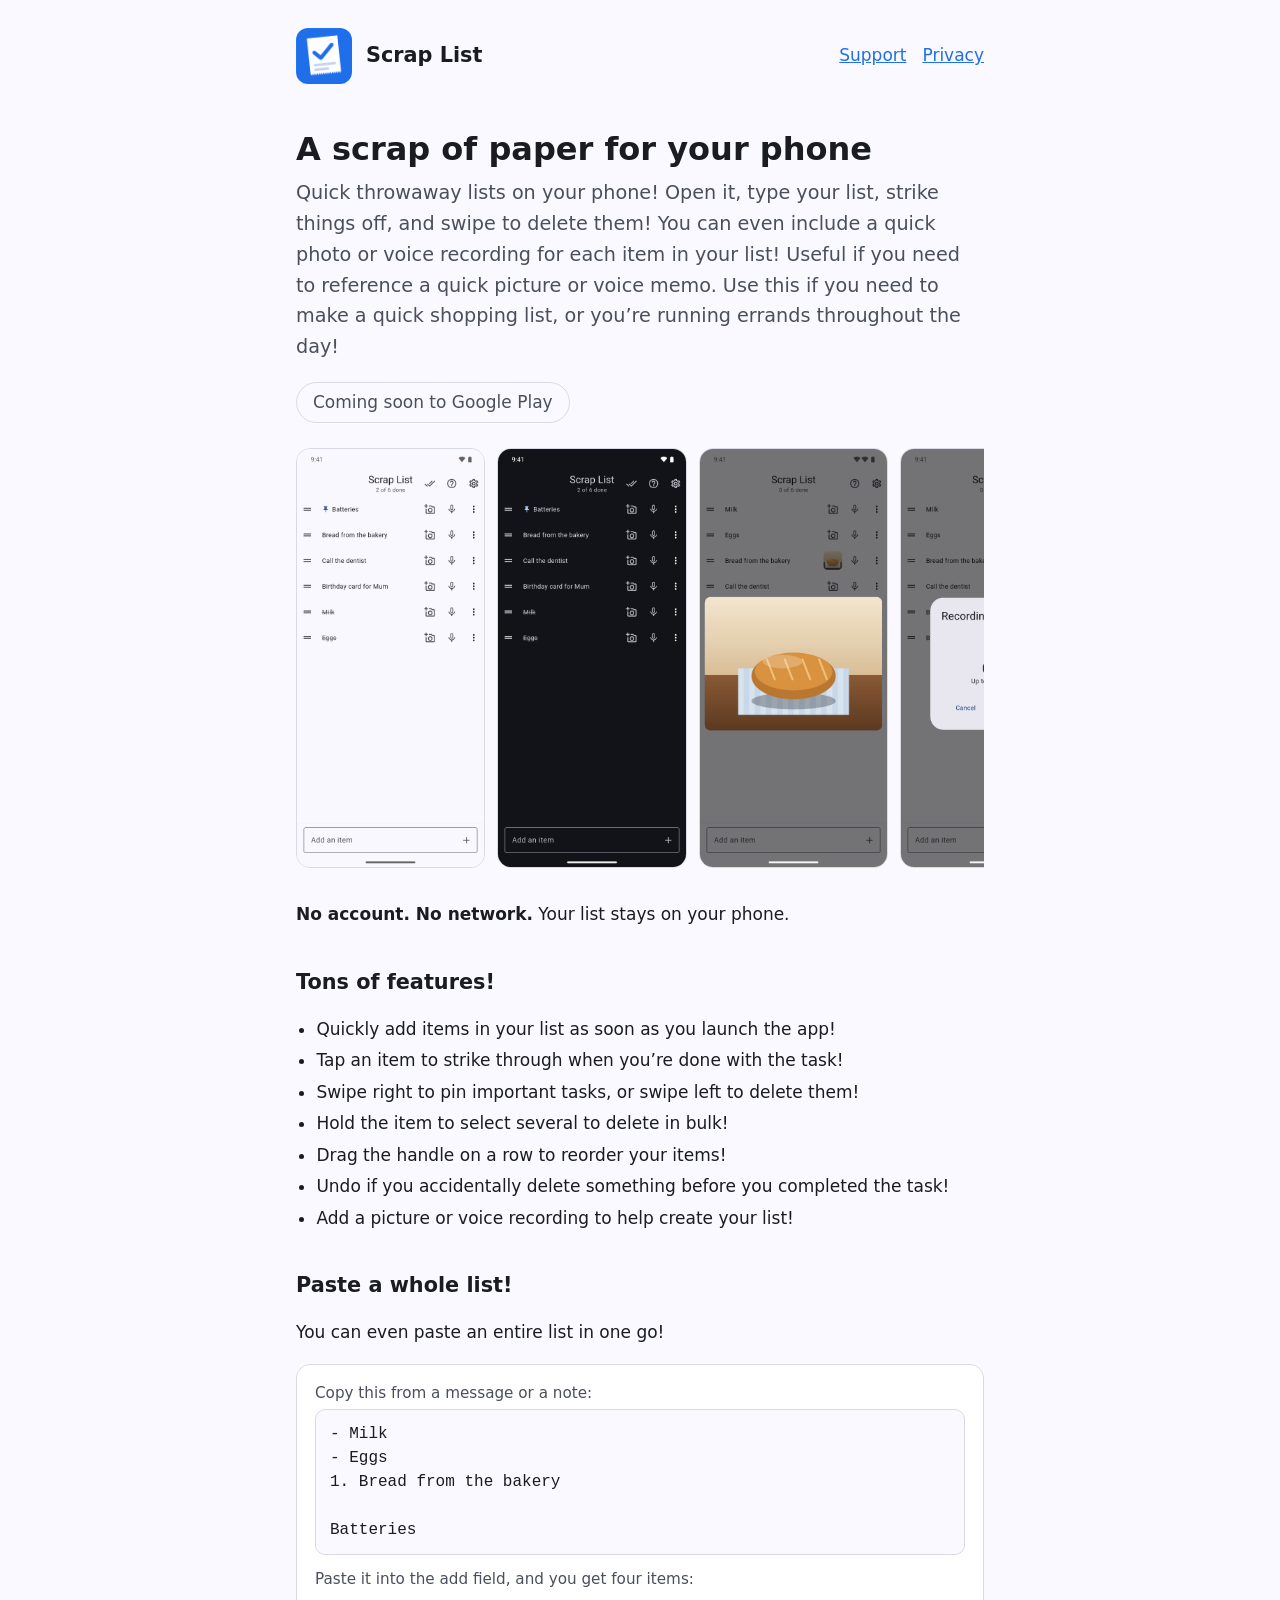
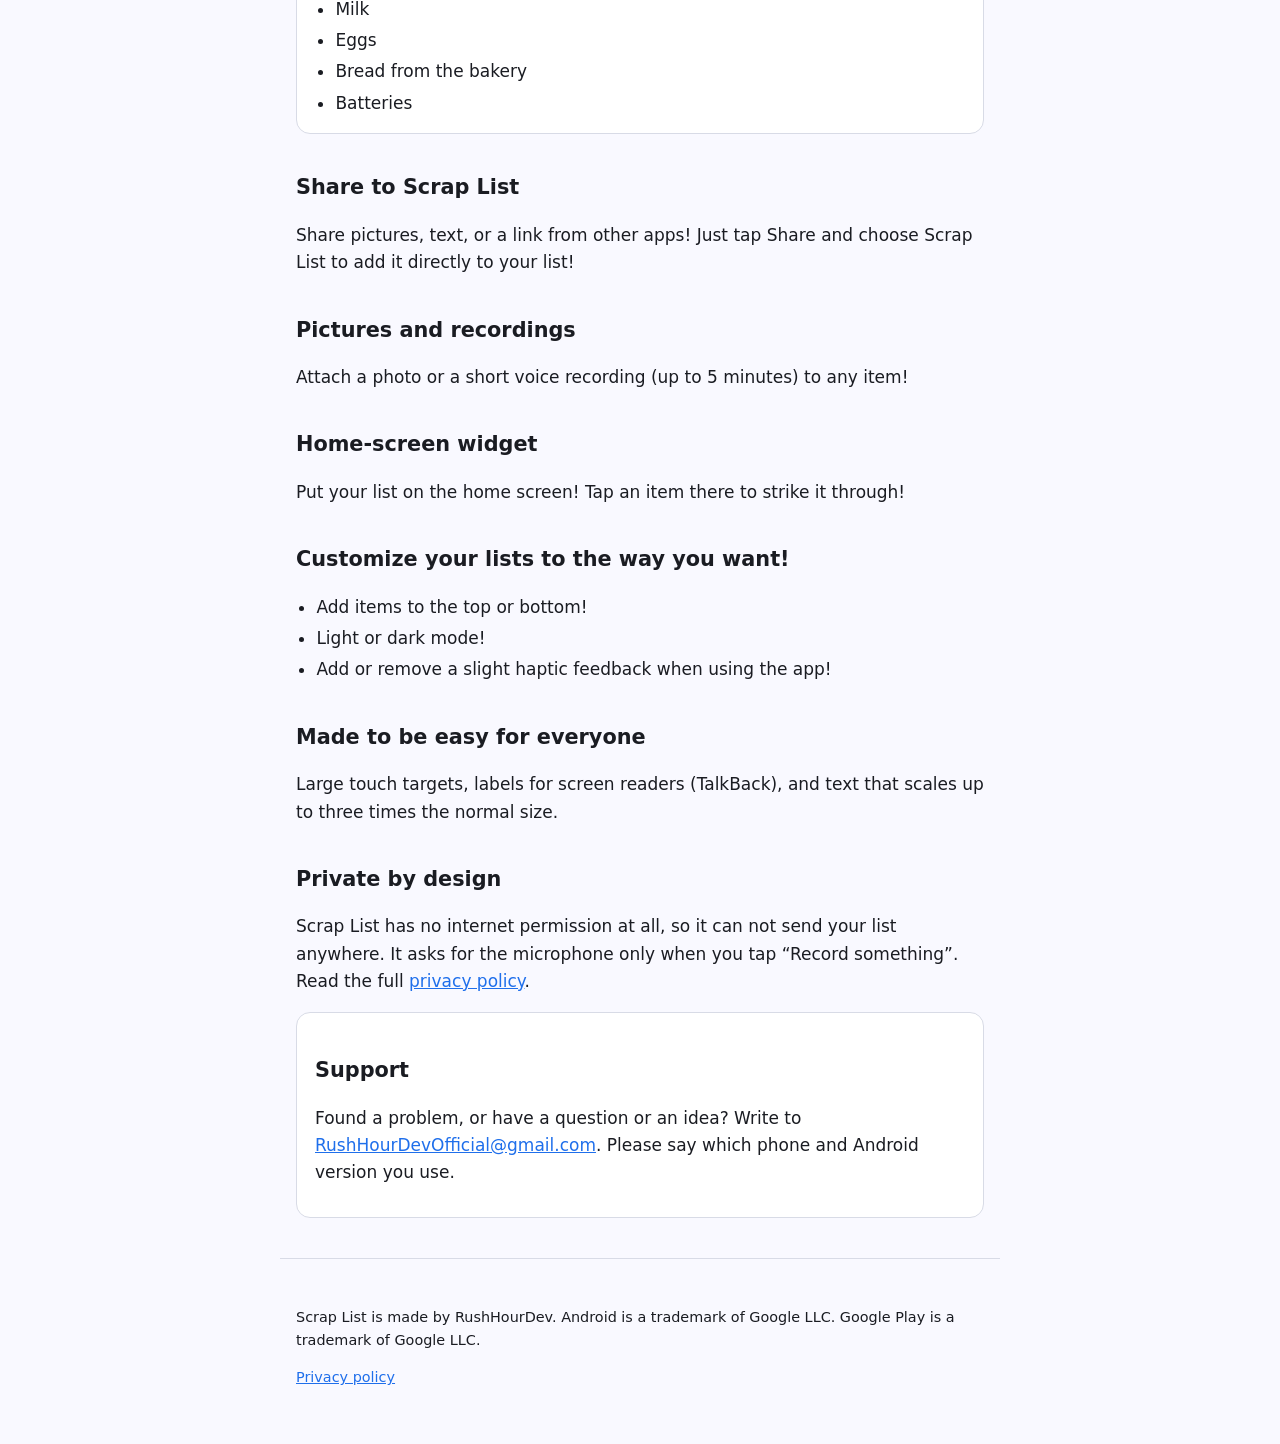
==== index.html @ 706ef88c "Add the Scrap List app page and privacy policy Co-Authored-By: Claude Sonnet 5.5 <noreply@anthropic." ====
<!doctype html>
<html lang="en">
<head>
<meta charset="utf-8">
<meta name="viewport" content="width=device-width, initial-scale=1">
<title>Scrap List - Quick Throwaway Lists!</title>
<meta name="description" content="Scrap List: A mobile app that allows you to create quick, temporary lists for your day! Type, tap to strike it, and swipe to delete! Easy and quick to use!">
<link rel="icon" href="assets/icon.png">
<link rel="stylesheet" href="assets/style.css">
</head>
<body>
<header class="site">
  <img src="assets/icon.png" alt="" width="56" height="56">
  <a class="name" href="./">Scrap List</a>
  <nav aria-label="Pages">
    <a href="#support">Support</a>
    <a href="privacy/">Privacy</a>
  </nav>
</header>
<main>
  <h1>A scrap of paper for your phone</h1>
  <p class="lead">Quick throwaway lists on your phone! Open it, type your list, strike things off, and swipe to delete them! You can even include a quick photo or voice recording for each item in your list! Useful if you need to reference a quick picture or voice memo. Use this if you need to make a quick shopping list, or you&rsquo;re running errands throughout the day!</p>
  <p><span class="soon">Coming soon to Google Play</span></p>

  <div class="shots" role="group" aria-label="Screenshots of Scrap List">
    <img src="assets/phone-1-list.png" alt="A list of six items with two struck through and one pinned. The title says 2 of 6 done." width="1072" height="2392">
    <img src="assets/phone-2-dark.png" alt="The same list in the dark theme." width="1072" height="2392">
    <img src="assets/phone-3-photo.png" alt="A photo of a loaf of bread attached to the item Bread from the bakery, shown big over the list." width="1072" height="2392">
    <img src="assets/phone-4-voice.png" alt="Recording a voice memo for an item: a Recording box with a timer, the words Up to 5 minutes, and a Stop and save button." width="1072" height="2392">
  </div>

  <p><strong>No account. No network.</strong> Your list stays on your phone.</p>

  <h2>Tons of features!</h2>
  <ul>
    <li>Quickly add items in your list as soon as you launch the app!</li>
    <li>Tap an item to strike through when you&rsquo;re done with the task!</li>
    <li>Swipe right to pin important tasks, or swipe left to delete them!</li>
    <li>Hold the item to select several to delete in bulk!</li>
    <li>Drag the handle on a row to reorder your items!</li>
    <li>Undo if you accidentally delete something before you completed the task!</li>
    <li>Add a picture or voice recording to help create your list!</li>
  </ul>

  <h2>Paste a whole list!</h2>
  <p>You can even paste an entire list in one go!</p>
  <div class="example">
    <p class="label">Copy this from a message or a note:</p>
    <pre>- Milk
- Eggs
1. Bread from the bakery

Batteries</pre>
    <p class="label">Paste it into the add field, and you get four items:</p>
    <ul>
      <li>Milk</li>
      <li>Eggs</li>
      <li>Bread from the bakery</li>
      <li>Batteries</li>
    </ul>
  </div>

  <h2>Share to Scrap List</h2>
  <p>Share pictures, text, or a link from other apps! Just tap Share and choose Scrap List to add it directly to your list!</p>

  <h2>Pictures and recordings</h2>
  <p>Attach a photo or a short voice recording (up to 5 minutes) to any item!</p>

  <h2>Home-screen widget</h2>
  <p>Put your list on the home screen! Tap an item there to strike it through!</p>

  <h2>Customize your lists to the way you want!</h2>
  <ul>
    <li>Add items to the top or bottom!</li>
    <li>Light or dark mode!</li>
    <li>Add or remove a slight haptic feedback when using the app!</li>
  </ul>

  <h2>Made to be easy for everyone</h2>
  <p>Large touch targets, labels for screen readers (TalkBack), and text that scales up to three times the normal size.</p>

  <h2>Private by design</h2>
  <p>Scrap List has no internet permission at all, so it can not send your list anywhere. It asks for the microphone only when you tap &ldquo;Record something&rdquo;. Read the full <a href="privacy/">privacy policy</a>.</p>

  <section id="support" class="card">
    <h2>Support</h2>
    <p>Found a problem, or have a question or an idea? Write to <a href="mailto:RushHourDevOfficial@gmail.com">RushHourDevOfficial@gmail.com</a>. Please say which phone and Android version you use.</p>
  </section>
</main>
<footer>
  <p>Scrap List is made by RushHourDev. Android is a trademark of Google LLC. Google Play is a trademark of Google LLC.</p>
  <p><a href="privacy/">Privacy policy</a></p>
</footer>
</body>
</html>
---- assets/style.css ----
:root {
  --bg: #f9f9ff;
  --text: #1a1c22;
  --muted: #4b4f5c;
  --accent: #1f6feb;
  --card: #ffffff;
  --line: #d8dbe6;
}
@media (prefers-color-scheme: dark) {
  :root {
    --bg: #11131a;
    --text: #e6e8f0;
    --muted: #a9adbb;
    --accent: #7aa7ff;
    --card: #1a1d27;
    --line: #2c3040;
  }
}
* { box-sizing: border-box; }
html { -webkit-text-size-adjust: 100%; }
body {
  margin: 0;
  background: var(--bg);
  color: var(--text);
  font: 17px/1.6 system-ui, -apple-system, "Segoe UI", Roboto, sans-serif;
}
main, header.site, footer { max-width: 720px; margin: 0 auto; padding: 0 16px; }
header.site { padding-top: 28px; padding-bottom: 8px; display: flex; align-items: center; gap: 14px; }
header.site img { width: 56px; height: 56px; border-radius: 12px; }
header.site a.name { font-size: 1.3rem; font-weight: 600; color: var(--text); text-decoration: none; }
nav { margin-left: auto; display: flex; gap: 16px; }
nav a { color: var(--accent); }
h1 { font-size: 2rem; line-height: 1.2; margin: 1.2em 0 0.3em; }
h2 { font-size: 1.3rem; margin: 1.8em 0 0.3em; }
p, li { color: var(--text); }
.lead { font-size: 1.2rem; color: var(--muted); margin-top: 0; }
a { color: var(--accent); }
a:focus-visible, button:focus-visible { outline: 3px solid var(--accent); outline-offset: 2px; }
ul { padding-left: 1.2em; }
li { margin: 0.25em 0; }
.shots { display: flex; gap: 12px; overflow-x: auto; padding: 8px 0 16px; scroll-snap-type: x mandatory; }
.shots img { height: 420px; width: auto; border-radius: 14px; border: 1px solid var(--line); scroll-snap-align: start; flex: none; }
.card { background: var(--card); border: 1px solid var(--line); border-radius: 14px; padding: 4px 18px 14px; margin: 16px 0; }
.example { background: var(--card); border: 1px solid var(--line); border-radius: 14px; padding: 4px 18px 10px; margin: 16px 0; }
.example .label { color: var(--muted); font-size: 0.95rem; margin: 12px 0 4px; }
.example pre { margin: 0; padding: 12px 14px; background: var(--bg); border: 1px solid var(--line); border-radius: 10px; font: 1rem/1.5 ui-monospace, SFMono-Regular, Consolas, monospace; overflow-x: auto; }
.example ul { margin: 4px 0 6px; }
.soon { display: inline-block; border: 1px solid var(--line); border-radius: 999px; padding: 6px 16px; color: var(--muted); }
footer { padding-top: 32px; padding-bottom: 40px; color: var(--muted); font-size: 0.9rem; border-top: 1px solid var(--line); margin-top: 40px; }
@media (prefers-reduced-motion: no-preference) { html { scroll-behavior: smooth; } }
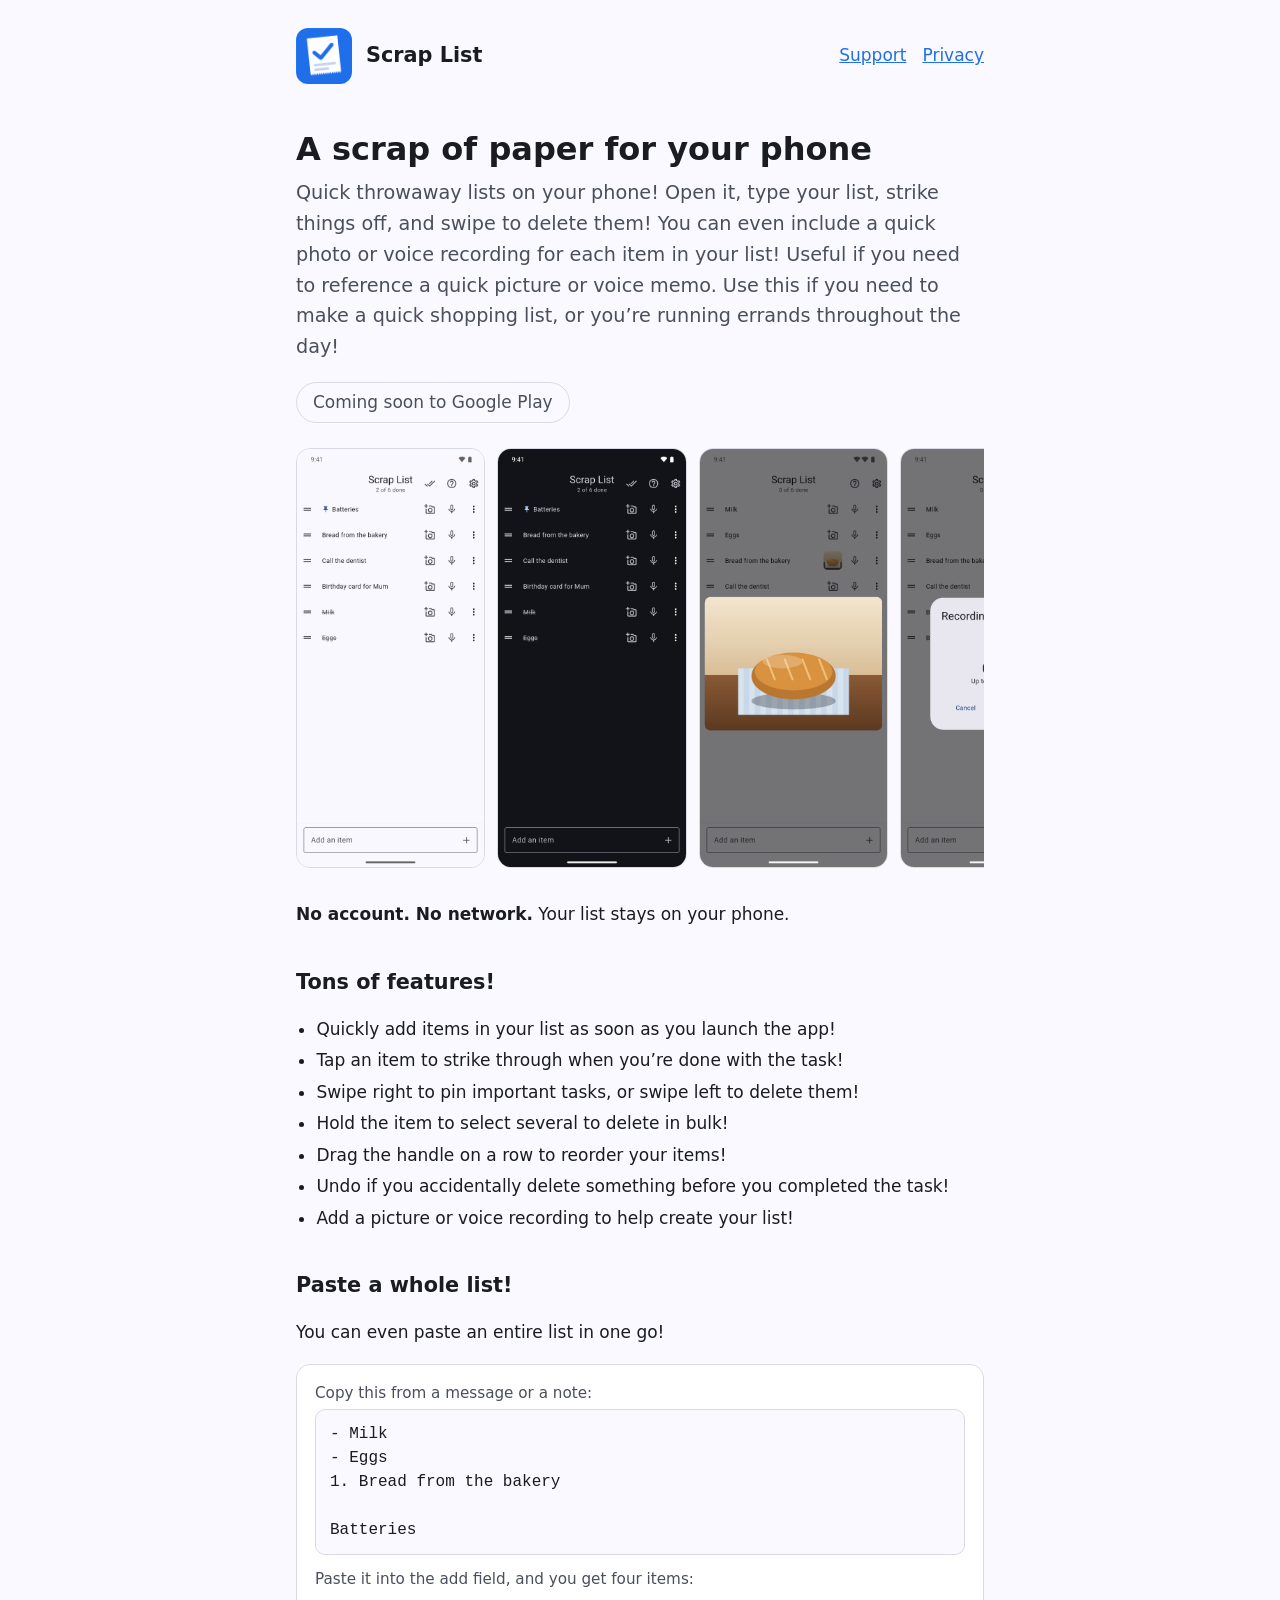
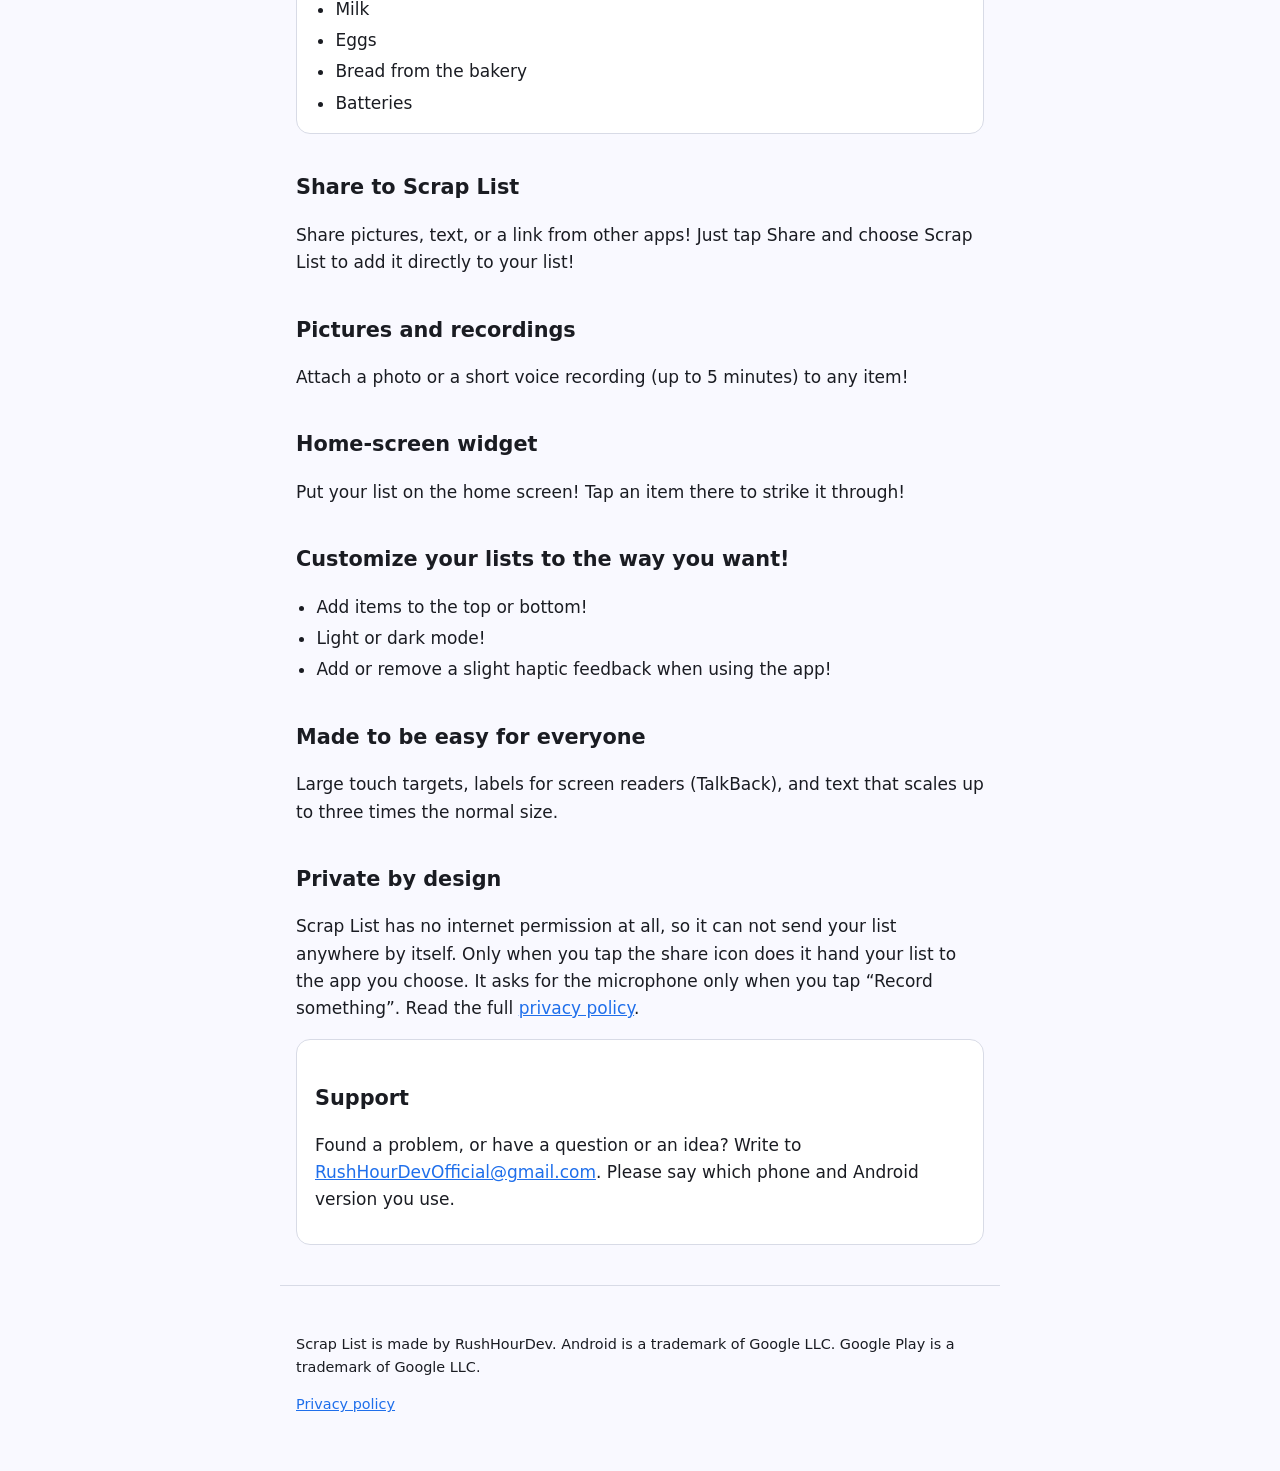
==== commit 819f6dcc: "Update the privacy policy for sharing the list and auto-clean - Policy: settings now include auto-cl" ====
--- a/index.html
+++ b/index.html
@@ -80,7 +80,7 @@
   <p>Large touch targets, labels for screen readers (TalkBack), and text that scales up to three times the normal size.</p>
 
   <h2>Private by design</h2>
-  <p>Scrap List has no internet permission at all, so it can not send your list anywhere. It asks for the microphone only when you tap &ldquo;Record something&rdquo;. Read the full <a href="privacy/">privacy policy</a>.</p>
+  <p>Scrap List has no internet permission at all, so it can not send your list anywhere by itself. Only when you tap the share icon does it hand your list to the app you choose. It asks for the microphone only when you tap &ldquo;Record something&rdquo;. Read the full <a href="privacy/">privacy policy</a>.</p>
 
   <section id="support" class="card">
     <h2>Support</h2>
@@ -91,5 +91,54 @@
   <p>Scrap List is made by RushHourDev. Android is a trademark of Google LLC. Google Play is a trademark of Google LLC.</p>
   <p><a href="privacy/">Privacy policy</a></p>
 </footer>
+
+<dialog id="viewer" aria-label="Screenshot viewer">
+  <div class="stage">
+    <button type="button" class="close" aria-label="Close">&times;</button>
+    <button type="button" class="nav prev" aria-label="Previous screenshot">&lsaquo;</button>
+    <img id="viewer-img" alt="">
+    <p class="caption" id="viewer-caption"></p>
+    <button type="button" class="nav next" aria-label="Next screenshot">&rsaquo;</button>
+  </div>
+</dialog>
+<script>
+(function () {
+  var shots = Array.prototype.slice.call(document.querySelectorAll('.shots img'));
+  var dlg = document.getElementById('viewer');
+  if (!shots.length || !dlg || typeof dlg.showModal !== 'function') return;
+  var big = document.getElementById('viewer-img');
+  var cap = document.getElementById('viewer-caption');
+  var current = 0;
+
+  function show(i) {
+    current = (i + shots.length) % shots.length;
+    big.src = shots[current].getAttribute('src');
+    big.alt = shots[current].alt;
+    cap.textContent = shots[current].alt;
+    if (!dlg.open) dlg.showModal();
+  }
+
+  shots.forEach(function (img, i) {
+    var b = document.createElement('button');
+    b.type = 'button';
+    b.setAttribute('aria-label', 'Enlarge: ' + img.alt);
+    img.parentNode.insertBefore(b, img);
+    b.appendChild(img);
+    b.addEventListener('click', function () { show(i); });
+  });
+
+  dlg.querySelector('.close').addEventListener('click', function () { dlg.close(); });
+  dlg.querySelector('.prev').addEventListener('click', function () { show(current - 1); });
+  dlg.querySelector('.next').addEventListener('click', function () { show(current + 1); });
+  // A click on the dark area around the picture closes it.
+  dlg.addEventListener('click', function (e) {
+    if (e.target === dlg || e.target.classList.contains('stage')) dlg.close();
+  });
+  dlg.addEventListener('keydown', function (e) {
+    if (e.key === 'ArrowLeft') { e.preventDefault(); show(current - 1); }
+    if (e.key === 'ArrowRight') { e.preventDefault(); show(current + 1); }
+  });
+})();
+</script>
 </body>
 </html>
--- a/assets/style.css
+++ b/assets/style.css
@@ -40,6 +40,21 @@
 li { margin: 0.25em 0; }
 .shots { display: flex; gap: 12px; overflow-x: auto; padding: 8px 0 16px; scroll-snap-type: x mandatory; }
 .shots img { height: 420px; width: auto; border-radius: 14px; border: 1px solid var(--line); scroll-snap-align: start; flex: none; }
+.shots button { flex: none; padding: 0; border: 0; background: none; cursor: zoom-in; border-radius: 14px; scroll-snap-align: start; }
+.shots button img { display: block; }
+#viewer { border: 0; padding: 0; margin: 0; width: 100%; height: 100%; max-width: 100vw; max-height: 100vh; background: transparent; color: #fff; }
+#viewer::backdrop { background: rgba(0, 0, 0, 0.88); }
+#viewer .stage { width: 100%; height: 100%; display: flex; flex-direction: column; align-items: center; justify-content: center; gap: 12px; padding: 56px 64px 16px; }
+#viewer img { max-width: 100%; max-height: calc(100vh - 150px); width: auto; height: auto; object-fit: contain; border-radius: 12px; background: #000; }
+#viewer .caption { margin: 0; max-width: 560px; text-align: center; font-size: 0.95rem; line-height: 1.4; color: #e6e8f0; }
+#viewer .close, #viewer .nav { position: absolute; width: 48px; height: 48px; border: 0; border-radius: 50%; background: rgba(255, 255, 255, 0.16); color: #fff; font-size: 28px; line-height: 1; cursor: pointer; }
+#viewer .close { top: 8px; right: 8px; }
+#viewer .nav { top: 50%; margin-top: -24px; }
+#viewer .prev { left: 8px; }
+#viewer .next { right: 8px; }
+#viewer .close:hover, #viewer .nav:hover { background: rgba(255, 255, 255, 0.28); }
+#viewer button:focus-visible { outline: 3px solid #fff; outline-offset: 2px; }
+@media (max-width: 480px) { #viewer .stage { padding: 56px 8px 16px; } #viewer .nav { top: auto; bottom: 8px; margin-top: 0; } #viewer .prev { left: calc(50% - 60px); } #viewer .next { right: calc(50% - 60px); } #viewer img { max-height: calc(100vh - 200px); } }
 .card { background: var(--card); border: 1px solid var(--line); border-radius: 14px; padding: 4px 18px 14px; margin: 16px 0; }
 .example { background: var(--card); border: 1px solid var(--line); border-radius: 14px; padding: 4px 18px 10px; margin: 16px 0; }
 .example .label { color: var(--muted); font-size: 0.95rem; margin: 12px 0 4px; }
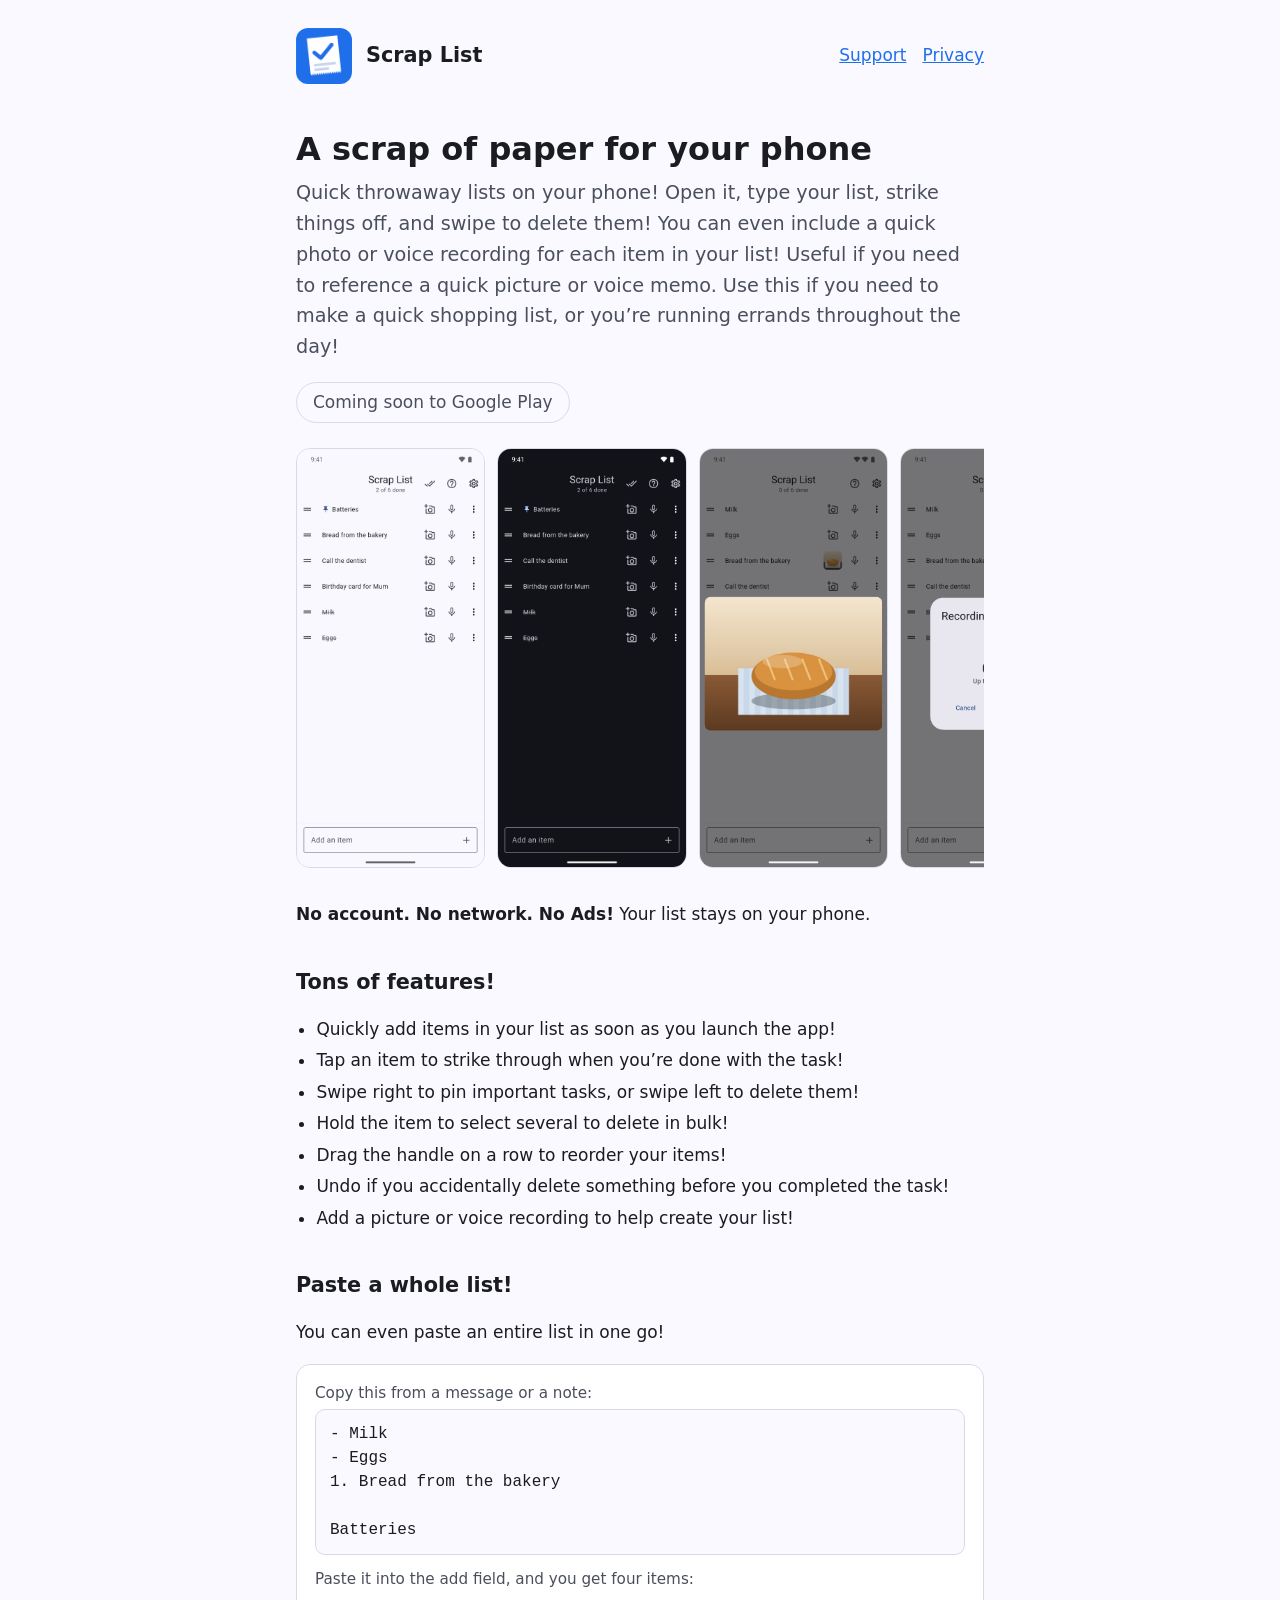
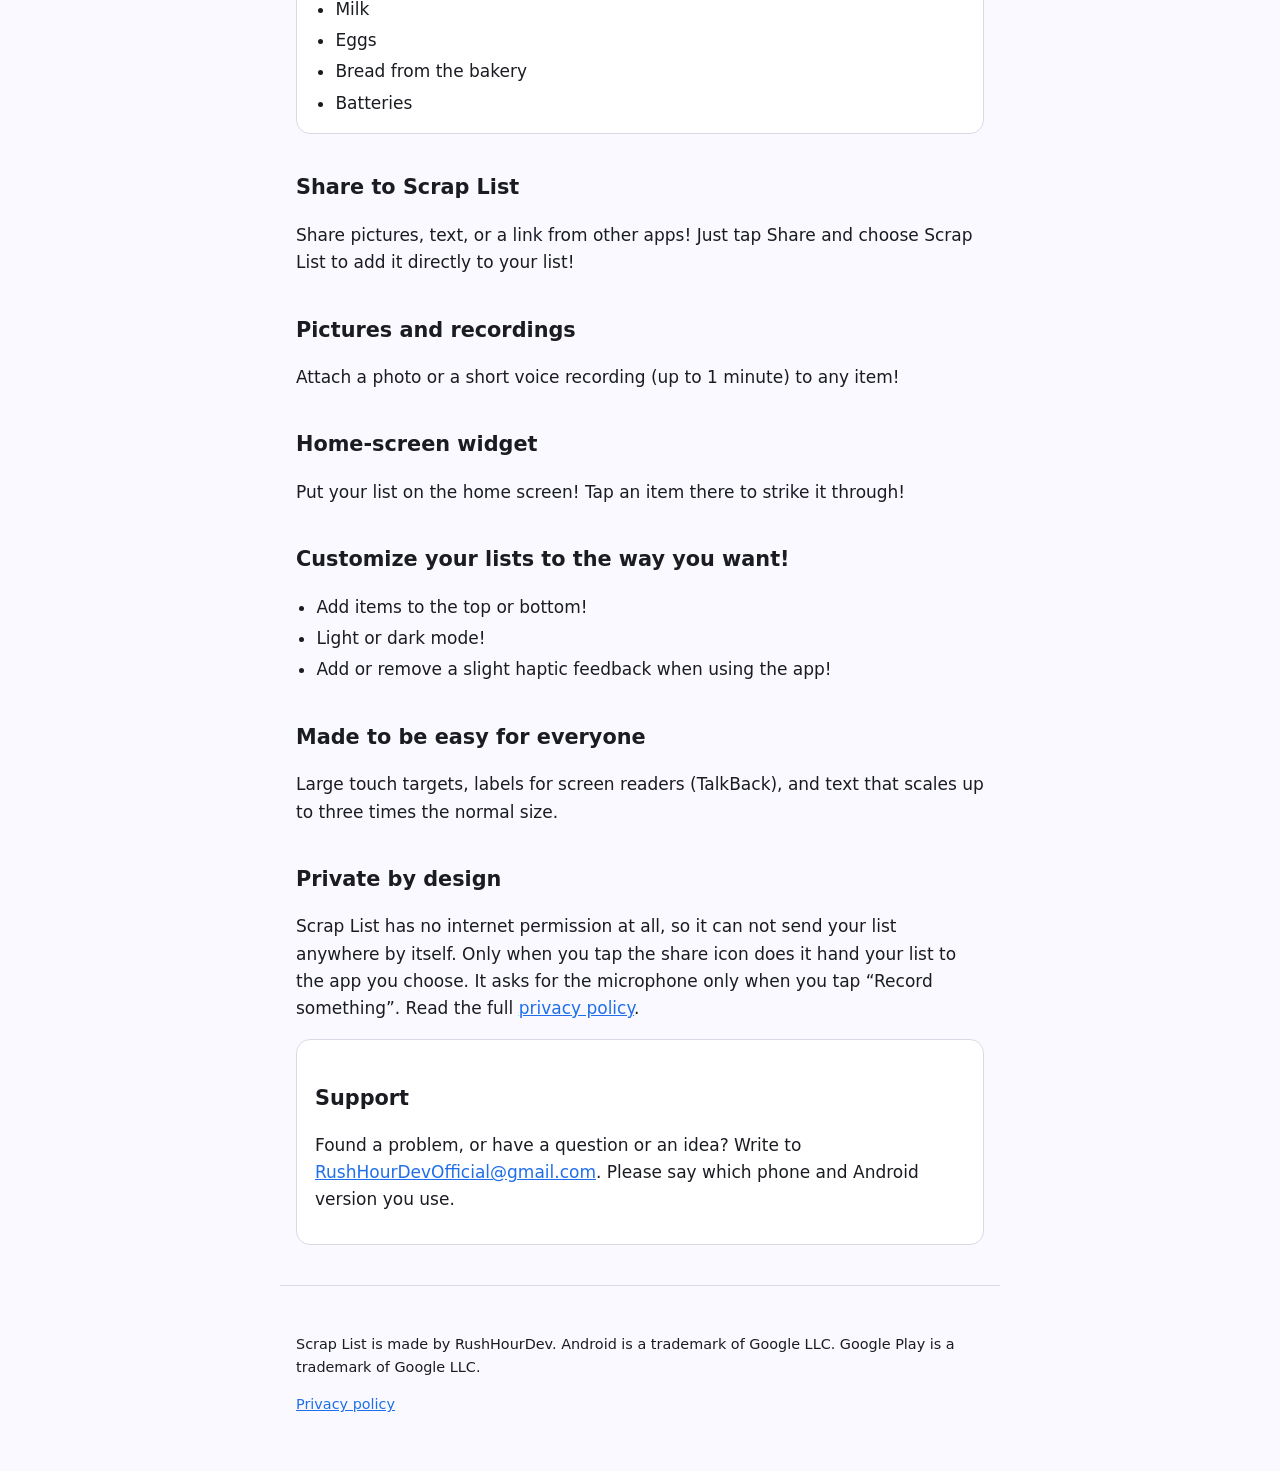
==== commit 15de6848: "Say "No Ads!" again and cut voice recordings to 1 minute - App page: "No account. No network. No Ads" ====
--- a/index.html
+++ b/index.html
@@ -26,10 +26,10 @@
     <img src="assets/phone-1-list.png" alt="A list of six items with two struck through and one pinned. The title says 2 of 6 done." width="1072" height="2392">
     <img src="assets/phone-2-dark.png" alt="The same list in the dark theme." width="1072" height="2392">
     <img src="assets/phone-3-photo.png" alt="A photo of a loaf of bread attached to the item Bread from the bakery, shown big over the list." width="1072" height="2392">
-    <img src="assets/phone-4-voice.png" alt="Recording a voice memo for an item: a Recording box with a timer, the words Up to 5 minutes, and a Stop and save button." width="1072" height="2392">
+    <img src="assets/phone-4-voice.png" alt="Recording a voice memo for an item: a Recording box with a timer, the words Up to 1 minute, and a Stop and save button." width="1072" height="2392">
   </div>
 
-  <p><strong>No account. No network.</strong> Your list stays on your phone.</p>
+  <p><strong>No account. No network. No Ads!</strong> Your list stays on your phone.</p>
 
   <h2>Tons of features!</h2>
   <ul>
@@ -64,7 +64,7 @@
   <p>Share pictures, text, or a link from other apps! Just tap Share and choose Scrap List to add it directly to your list!</p>
 
   <h2>Pictures and recordings</h2>
-  <p>Attach a photo or a short voice recording (up to 5 minutes) to any item!</p>
+  <p>Attach a photo or a short voice recording (up to 1 minute) to any item!</p>
 
   <h2>Home-screen widget</h2>
   <p>Put your list on the home screen! Tap an item there to strike it through!</p>
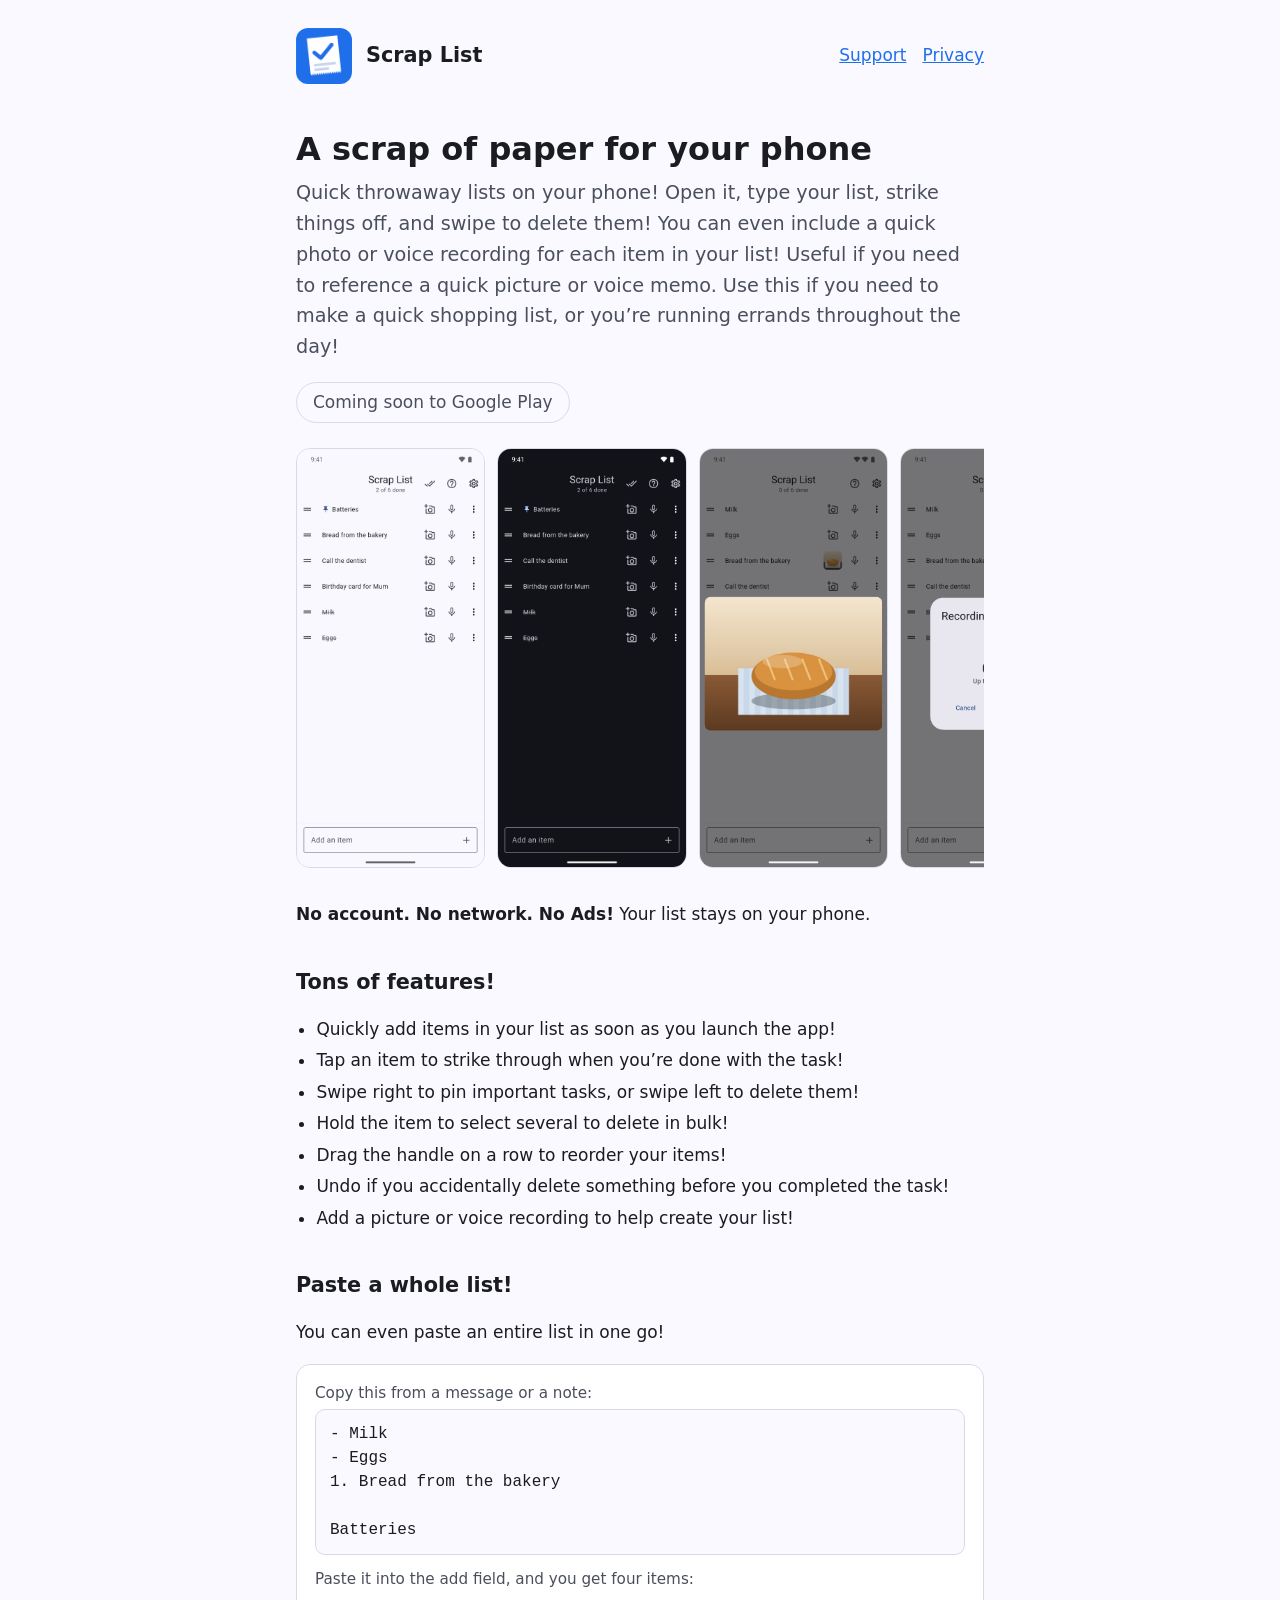
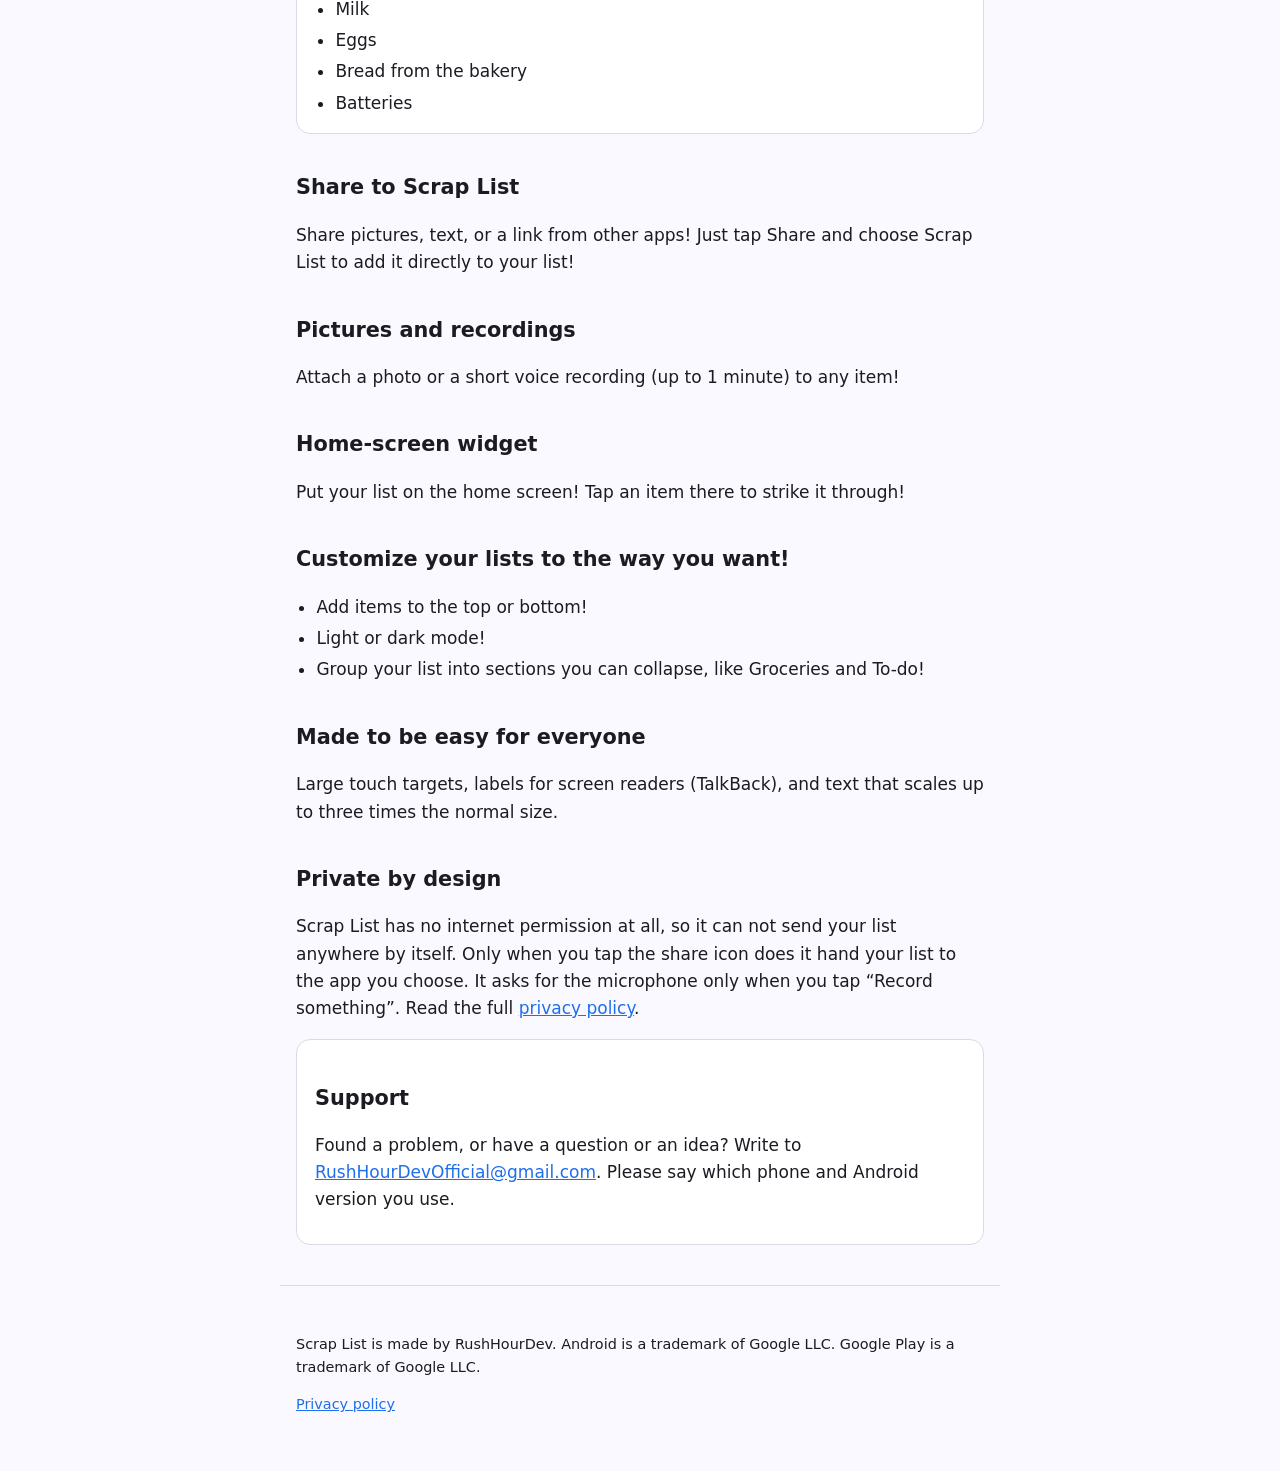
==== commit 7eb62ac7: "Mention groups, drop the vibration bullet, update the privacy policy - App page: "Group your list in" ====
--- a/index.html
+++ b/index.html
@@ -73,7 +73,7 @@
   <ul>
     <li>Add items to the top or bottom!</li>
     <li>Light or dark mode!</li>
-    <li>Add or remove a slight haptic feedback when using the app!</li>
+    <li>Group your list into sections you can collapse, like Groceries and To-do!</li>
   </ul>
 
   <h2>Made to be easy for everyone</h2>
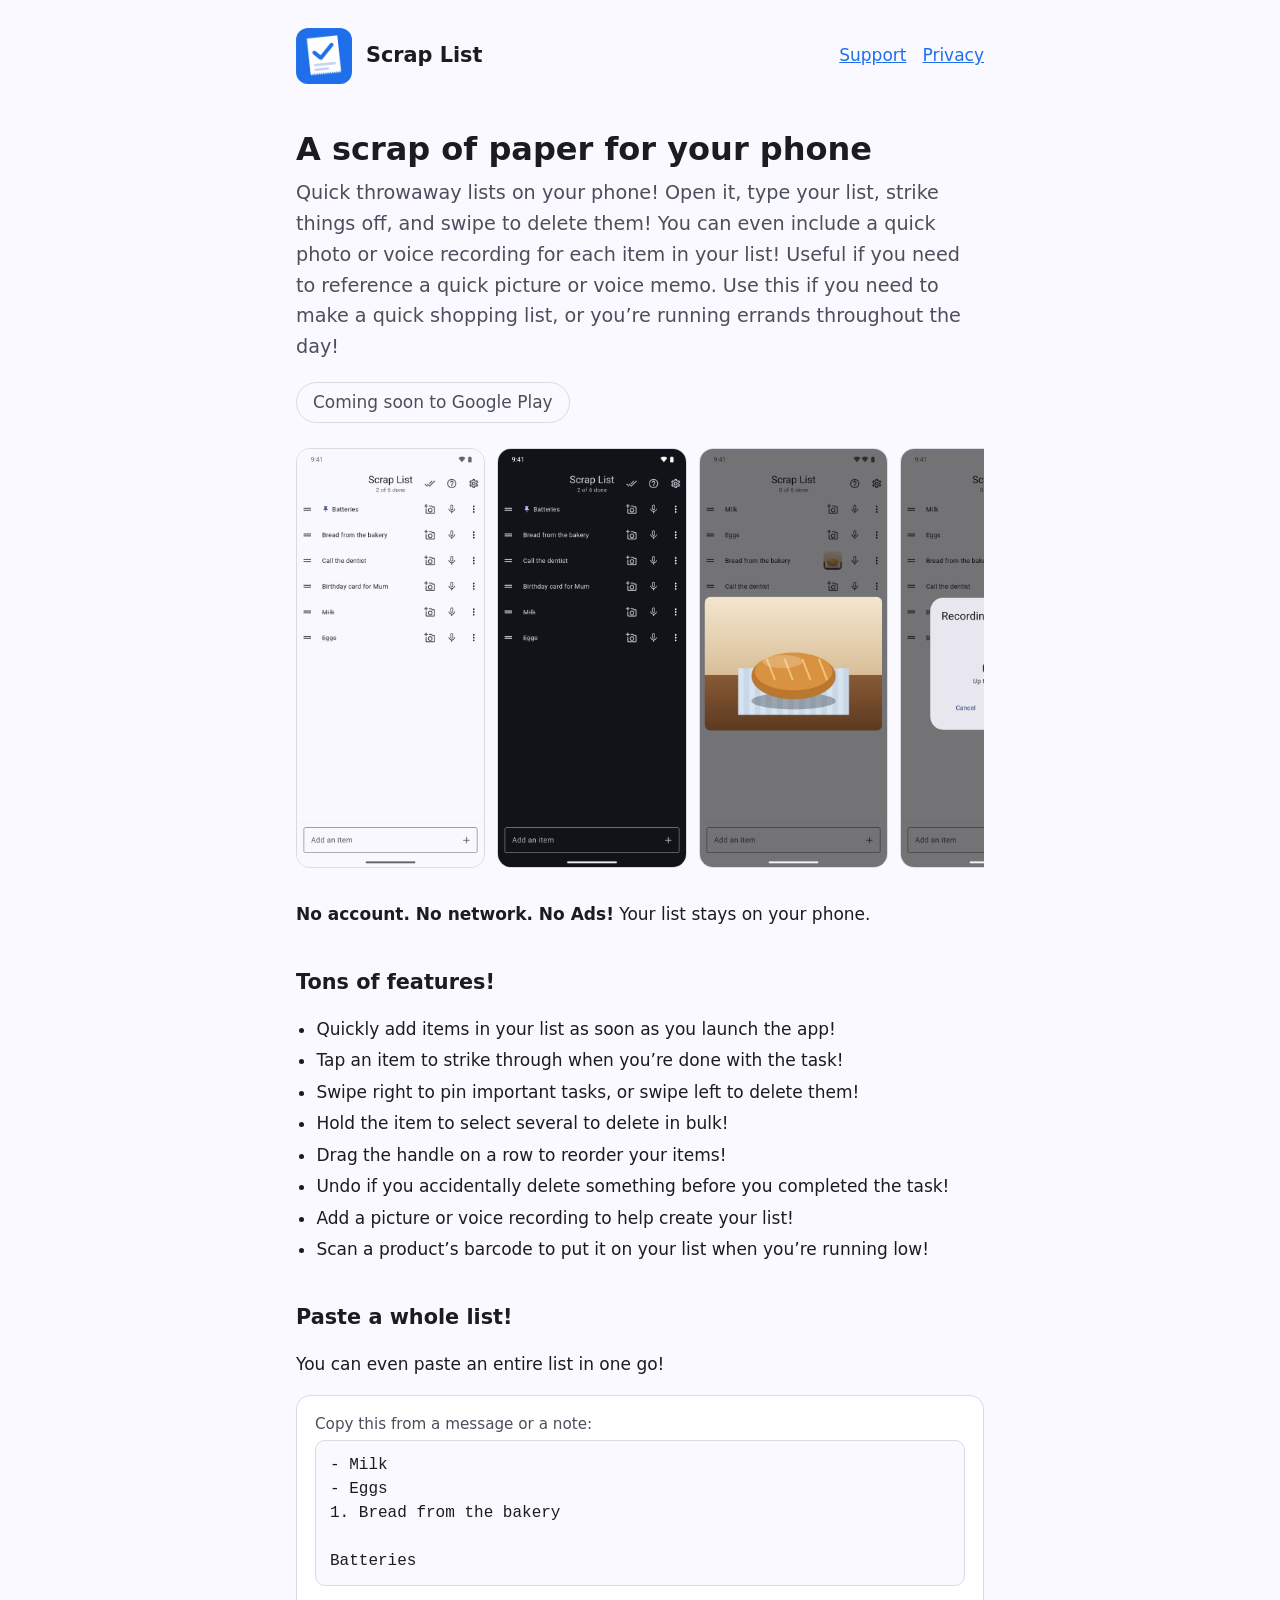
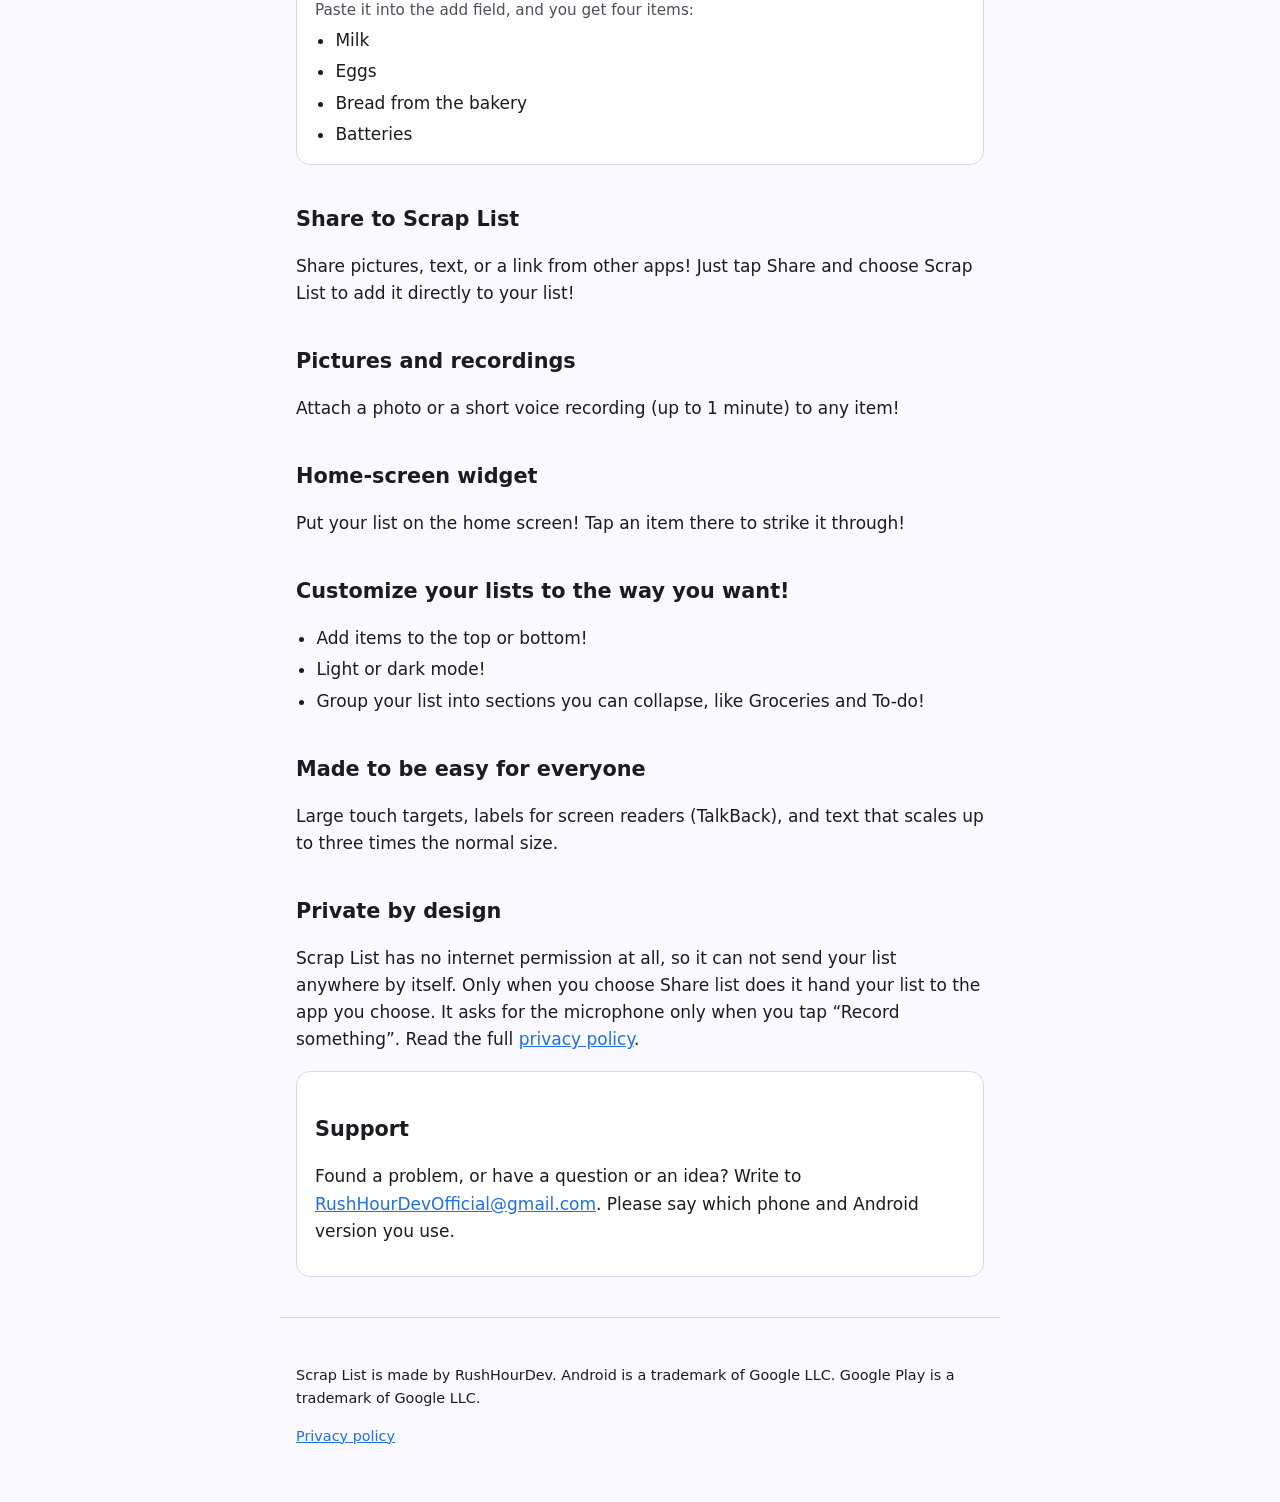
==== commit 9b02c7f4: "Describe barcode scanning, Scanned products and the Share list menu on the site - Home page: add the" ====
--- a/index.html
+++ b/index.html
@@ -40,6 +40,7 @@
     <li>Drag the handle on a row to reorder your items!</li>
     <li>Undo if you accidentally delete something before you completed the task!</li>
     <li>Add a picture or voice recording to help create your list!</li>
+    <li>Scan a product&rsquo;s barcode to put it on your list when you&rsquo;re running low!</li>
   </ul>
 
   <h2>Paste a whole list!</h2>
@@ -80,7 +81,7 @@
   <p>Large touch targets, labels for screen readers (TalkBack), and text that scales up to three times the normal size.</p>
 
   <h2>Private by design</h2>
-  <p>Scrap List has no internet permission at all, so it can not send your list anywhere by itself. Only when you tap the share icon does it hand your list to the app you choose. It asks for the microphone only when you tap &ldquo;Record something&rdquo;. Read the full <a href="privacy/">privacy policy</a>.</p>
+  <p>Scrap List has no internet permission at all, so it can not send your list anywhere by itself. Only when you choose Share list does it hand your list to the app you choose. It asks for the microphone only when you tap &ldquo;Record something&rdquo;. Read the full <a href="privacy/">privacy policy</a>.</p>
 
   <section id="support" class="card">
     <h2>Support</h2>
